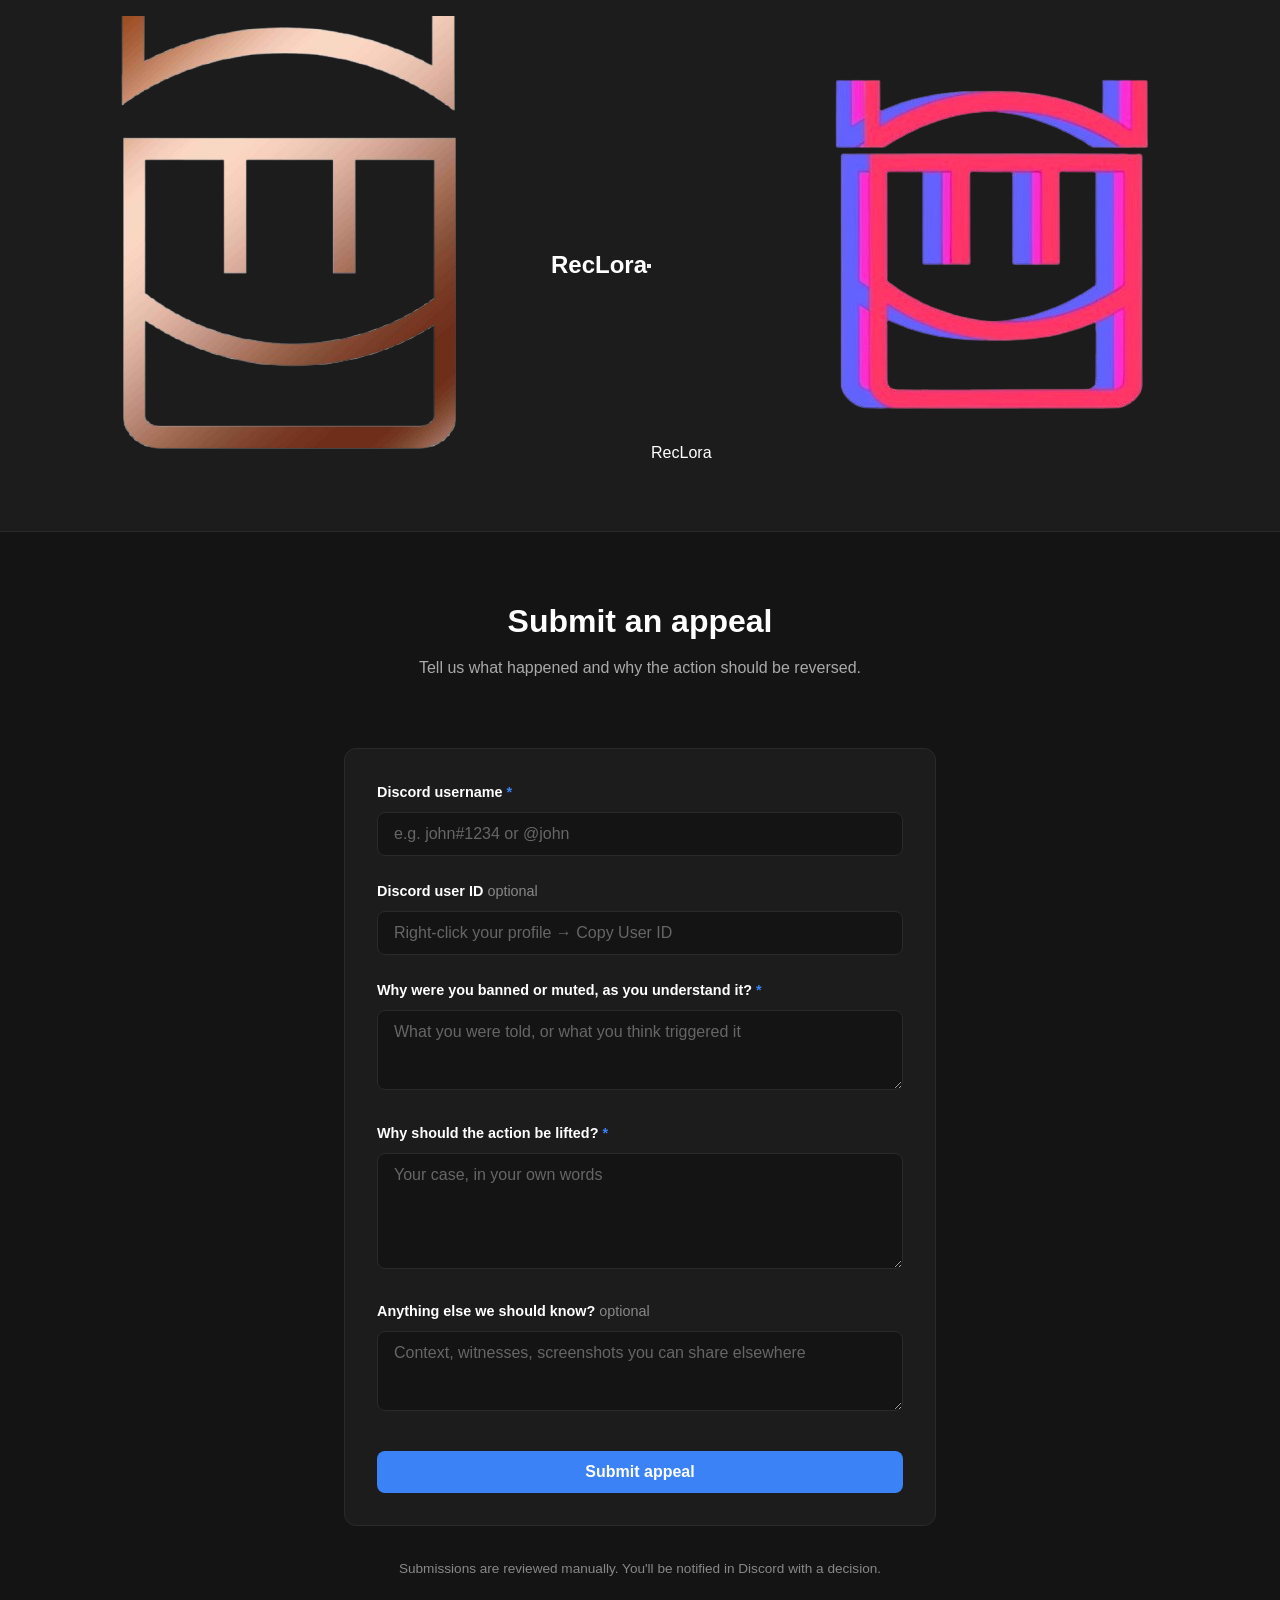
==== appeals.html @ ac8a0f3a "Refresh RecLora site and add platform logo set" ====
<!DOCTYPE html>
<html lang="en">
<head>
<meta charset="UTF-8">
<meta name="viewport" content="width=device-width, initial-scale=1.0">
<title>Submit an Appeal</title>
<style>
/* ---- site stylesheet (as provided) ---- */
:root {
    --color-black: #141414;
    --color-dark-gray: #1C1C1C;
    --color-white: #FFFFFF;
    --color-accent: #3B82F6;
}
* {
    margin: 0;
    padding: 0;
    box-sizing: border-box;
}
body {
    font-family: -apple-system, BlinkMacSystemFont, 'Segoe UI', Roboto, sans-serif;
    background-color: var(--color-black);
    color: var(--color-white);
    line-height: 1.6;
}
.navbar {
    background-color: var(--color-dark-gray);
    padding: 1rem 2rem;
    position: sticky;
    top: 0;
    z-index: 1000;
    border-bottom: 1px solid #2A2A2A;
}
.nav-container {
    max-width: 1200px;
    margin: 0 auto;
    display: flex;
    justify-content: space-between;
    align-items: center;
}
.nav-logo {
    display: flex;
    align-items: center;
    gap: 0.75rem;
    font-size: 1.5rem;
    font-weight: 700;
    color: var(--color-white);
    text-decoration: none;
}
.nav-menu {
    display: flex;
    list-style: none;
    gap: 2rem;
}
.nav-link {
    color: #ccc;
    text-decoration: none;
    transition: color 0.3s;
}
.nav-link:hover, .nav-link.active {
    color: var(--color-accent);
}
.container {
    max-width: 1200px;
    margin: 0 auto;
    padding: 3rem 2rem;
}
.card {
    background-color: var(--color-dark-gray);
    border-radius: 12px;
    padding: 2rem;
    border: 1px solid #2A2A2A;
    margin-bottom: 2rem;
    transition: all 0.3s ease;
}
.btn {
    display: inline-block;
    padding: 0.75rem 1.5rem;
    border-radius: 8px;
    border: none;
    cursor: pointer;
    font-weight: 600;
    text-decoration: none;
    text-align: center;
    transition: all 0.3s;
}
.btn-primary {
    background-color: var(--color-accent);
    color: white;
}
.btn-primary:hover {
    background-color: #2563EB;
}
.footer {
    background-color: var(--color-dark-gray);
    border-top: 1px solid #2A2A2A;
    padding: 2rem;
    text-align: center;
    color: #888;
    margin-top: 4rem;
}
.footer a {
    color: var(--color-accent);
    text-decoration: none;
}
@media (max-width: 768px) {
    .nav-menu {
        display: none;
    }
}

/* ---- appeal page, built on top of the above ---- */
.appeal-container {
    max-width: 640px;
    margin: 0 auto;
    padding: 4rem 1.5rem;
}

.page-header {
    text-align: center;
    margin-bottom: 2rem;
}

.page-header h1 {
    font-size: 2rem;
    margin-bottom: 0.5rem;
}

.page-header p {
    color: #aaa;
}

#status-msg {
    text-align: center;
    font-weight: 600;
    min-height: 1.2em;
    margin-bottom: 1rem;
}
#status-msg.success { color: #4ADE80; }
#status-msg.error { color: #F87171; }

.field {
    margin-bottom: 1.5rem;
}

.field:last-of-type {
    margin-bottom: 2rem;
}

label {
    display: block;
    font-size: 0.9rem;
    font-weight: 600;
    margin-bottom: 0.5rem;
    color: var(--color-white);
}

label .req { color: var(--color-accent); }
label .opt { color: #888; font-weight: 400; }

input, textarea {
    width: 100%;
    font-family: inherit;
    font-size: 1rem;
    color: var(--color-white);
    background-color: var(--color-black);
    border: 1px solid #2A2A2A;
    border-radius: 8px;
    padding: 0.75rem 1rem;
    resize: vertical;
    transition: border-color 0.3s ease;
}

input::placeholder, textarea::placeholder {
    color: #666;
}

input:focus, textarea:focus {
    outline: none;
    border-color: var(--color-accent);
}

input:focus-visible, textarea:focus-visible, button:focus-visible {
    outline: 2px solid var(--color-accent);
    outline-offset: 2px;
}

.btn-primary {
    width: 100%;
    font-size: 1rem;
}

.btn-primary:disabled {
    opacity: 0.6;
    cursor: not-allowed;
    background-color: var(--color-accent);
}

.form-footnote {
    text-align: center;
    color: #888;
    font-size: 0.85rem;
    margin-top: 1.5rem;
}

@media (prefers-reduced-motion: reduce) {
    * { transition: none !important; }
}
</style>
</head>
<body>
<nav class="navbar"><div class="nav-container"><a href="index.html" class="nav-logo"><img src="IMG_7056.png" alt="RecLora Logo" class="logo-img"><span>RecLora</span></a><button class="nav-toggle" type="button" aria-label="Open navigation menu" aria-expanded="false"><span></span><span></span><span></span></button><ul class="nav-menu"><li><a href="index.html" class="nav-link">Home</a></li><li><a href="download.html" class="nav-link">Download</a></li><li><a href="rooms.html" class="nav-link">Rooms</a></li><li><a href="faq.html" class="nav-link">FAQ</a></li><li><a href="contact.html" class="nav-link">Contact</a></li></ul></div></nav>

  <div class="appeal-container">
    <div class="page-header">
      <h1>Submit an appeal</h1>
      <p>Tell us what happened and why the action should be reversed.</p>
    </div>

    <p id="status-msg"></p>

    <form id="appeal-form" class="card">
      <div class="field">
        <label for="username">Discord username <span class="req">*</span></label>
        <input type="text" id="username" name="username" required placeholder="e.g. john#1234 or @john">
      </div>

      <div class="field">
        <label for="user-id">Discord user ID <span class="opt">optional</span></label>
        <input type="text" id="user-id" name="user-id" placeholder="Right-click your profile → Copy User ID">
      </div>

      <div class="field">
        <label for="reason">Why were you banned or muted, as you understand it? <span class="req">*</span></label>
        <textarea id="reason" name="reason" rows="3" required placeholder="What you were told, or what you think triggered it"></textarea>
      </div>

      <div class="field">
        <label for="appeal">Why should the action be lifted? <span class="req">*</span></label>
        <textarea id="appeal" name="appeal" rows="5" required placeholder="Your case, in your own words"></textarea>
      </div>

      <div class="field">
        <label for="extra">Anything else we should know? <span class="opt">optional</span></label>
        <textarea id="extra" name="extra" rows="3" placeholder="Context, witnesses, screenshots you can share elsewhere"></textarea>
      </div>

      <button type="submit" id="submit-btn" class="btn btn-primary">Submit appeal</button>
    </form>

    <p class="form-footnote">Submissions are reviewed manually. You'll be notified in Discord with a decision.</p>
  </div>

  <script>
    // ⚠️ Replace this with your actual webhook URL
    const WEBHOOK_URL = "https://canary.discord.com/api/webhooks/1527069516775821507/Mda04bN46k0q5Two7u5ocdugIfQ2hm2AppZllQS8xO08m7A72De9GlwvCr7lRjbODhgw";

    const form = document.getElementById("appeal-form");
    const statusMsg = document.getElementById("status-msg");
    const submitBtn = document.getElementById("submit-btn");

    form.addEventListener("submit", async (e) => {
      e.preventDefault();

      const username = document.getElementById("username").value.trim();
      const userId = document.getElementById("user-id").value.trim();
      const reason = document.getElementById("reason").value.trim();
      const appeal = document.getElementById("appeal").value.trim();
      const extra = document.getElementById("extra").value.trim();

      const payload = {
        embeds: [{
          title: "New Appeal Submitted",
          color: 0x3B82F6,
          fields: [
            { name: "Discord Username", value: username || "N/A", inline: true },
            { name: "User ID", value: userId || "N/A", inline: true },
            { name: "Ban/Mute Reason (their understanding)", value: reason || "N/A" },
            { name: "Appeal Reason", value: appeal || "N/A" },
            { name: "Additional Info", value: extra || "None" }
          ],
          timestamp: new Date().toISOString()
        }]
      };

      submitBtn.disabled = true;
      submitBtn.textContent = "Submitting...";
      statusMsg.textContent = "";
      statusMsg.className = "";

      try {
        const res = await fetch(WEBHOOK_URL, {
          method: "POST",
          headers: { "Content-Type": "application/json" },
          body: JSON.stringify(payload)
        });

        if (res.ok) {
          statusMsg.textContent = "Appeal submitted successfully. You'll be contacted with a decision.";
          statusMsg.className = "success";
          form.reset();
        } else {
          throw new Error("Webhook responded with status " + res.status);
        }
      } catch (err) {
        statusMsg.textContent = "Something went wrong submitting your appeal. Try again later.";
        statusMsg.className = "error";
        console.error(err);
      } finally {
        submitBtn.disabled = false;
        submitBtn.textContent = "Submit Appeal";
      }
    });
  </script>

  <script src="js/site-shell.js"></script>
</body>
</html>
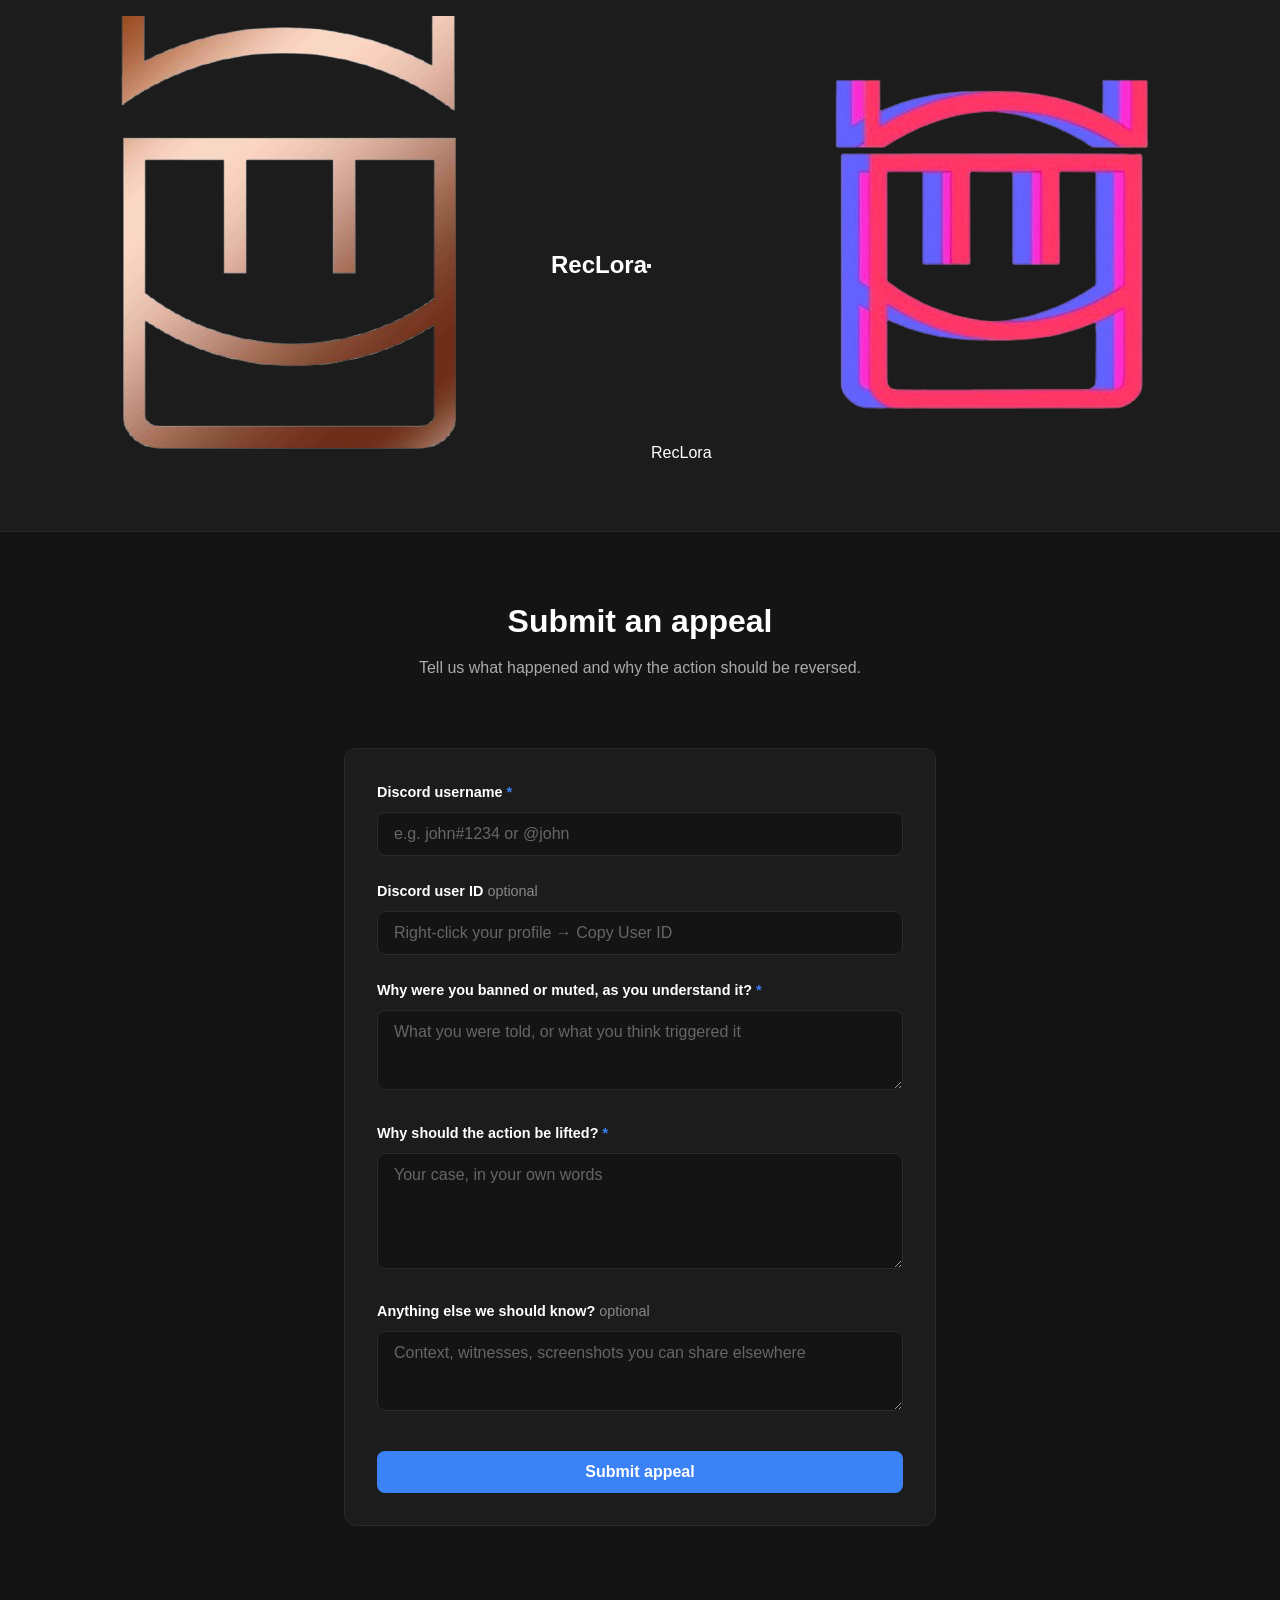
==== commit 17e93711: "Make site feel more human and remove code notes" ====
--- a/appeals.html
+++ b/appeals.html
@@ -5,7 +5,6 @@
 <meta name="viewport" content="width=device-width, initial-scale=1.0">
 <title>Submit an Appeal</title>
 <style>
-/* ---- site stylesheet (as provided) ---- */
 :root {
     --color-black: #141414;
     --color-dark-gray: #1C1C1C;
@@ -108,8 +107,6 @@
         display: none;
     }
 }
-
-/* ---- appeal page, built on top of the above ---- */
 .appeal-container {
     max-width: 640px;
     margin: 0 auto;
@@ -196,13 +193,6 @@
     background-color: var(--color-accent);
 }
 
-.form-footnote {
-    text-align: center;
-    color: #888;
-    font-size: 0.85rem;
-    margin-top: 1.5rem;
-}
-
 @media (prefers-reduced-motion: reduce) {
     * { transition: none !important; }
 }
@@ -248,12 +238,10 @@
       <button type="submit" id="submit-btn" class="btn btn-primary">Submit appeal</button>
     </form>
 
-    <p class="form-footnote">Submissions are reviewed manually. You'll be notified in Discord with a decision.</p>
   </div>
 
   <script>
-    // ⚠️ Replace this with your actual webhook URL
-    const WEBHOOK_URL = "https://canary.discord.com/api/webhooks/1527069516775821507/Mda04bN46k0q5Two7u5ocdugIfQ2hm2AppZllQS8xO08m7A72De9GlwvCr7lRjbODhgw";
+    const WEBHOOK_URL = "";
 
     const form = document.getElementById("appeal-form");
     const statusMsg = document.getElementById("status-msg");
@@ -289,6 +277,9 @@
       statusMsg.className = "";
 
       try {
+        if (!WEBHOOK_URL) {
+          throw new Error("Appeal service is not configured.");
+        }
         const res = await fetch(WEBHOOK_URL, {
           method: "POST",
           headers: { "Content-Type": "application/json" },
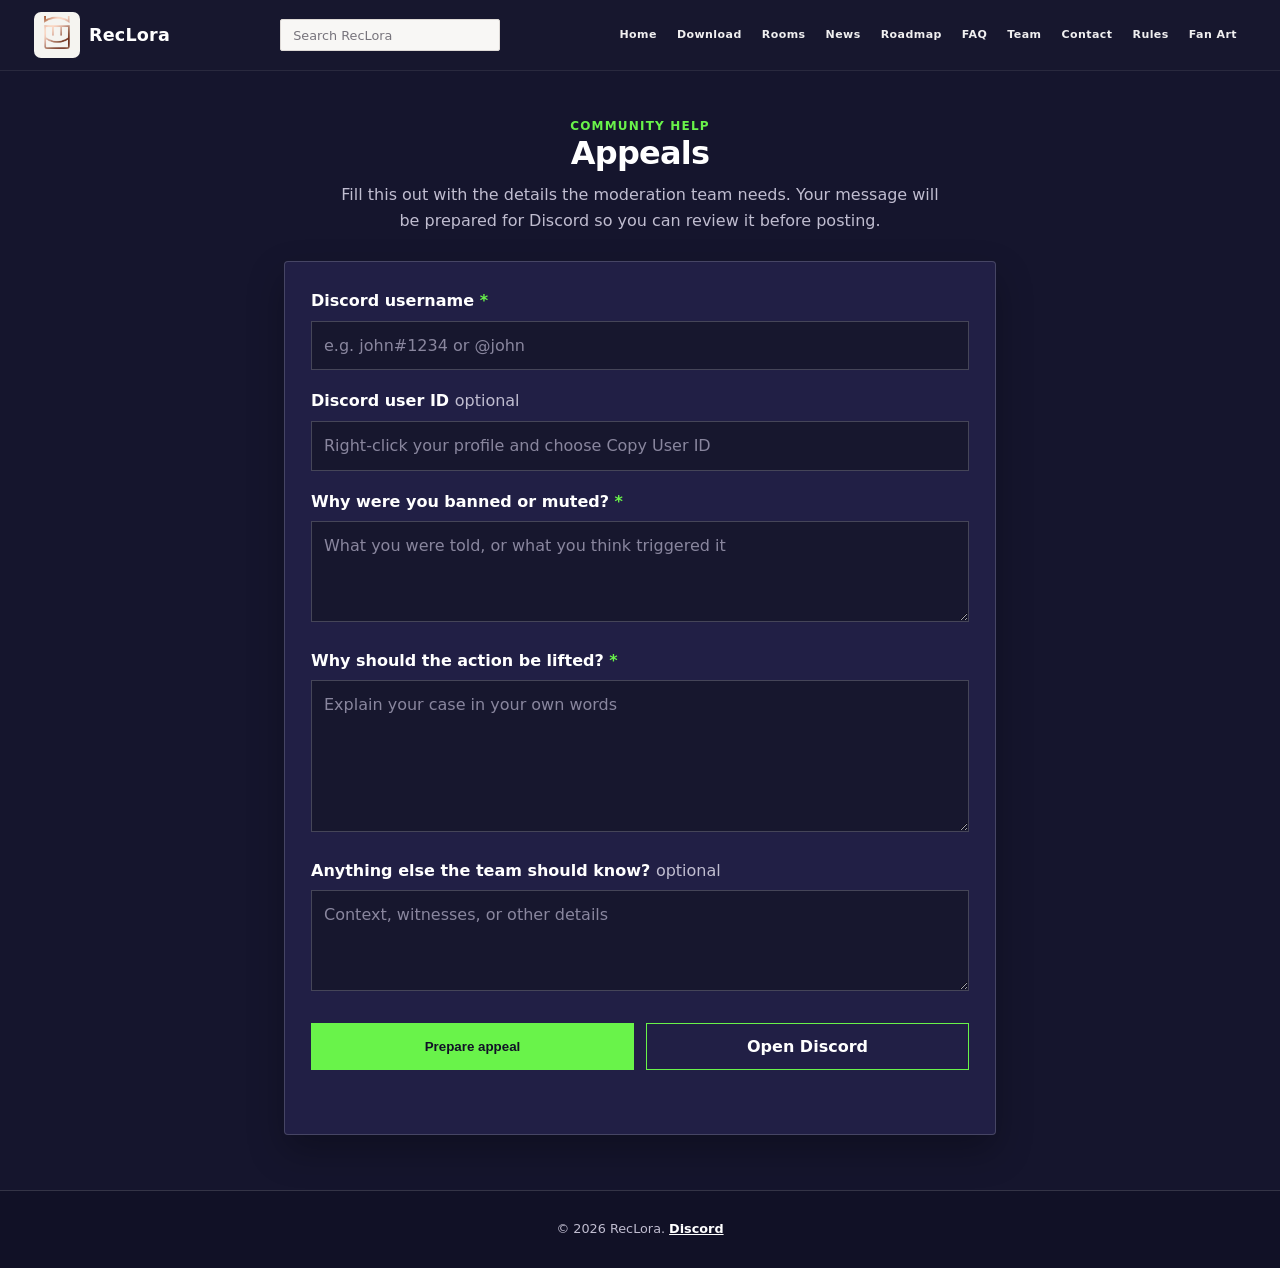
==== commit f8a63829: "Fix appeals page and remove broken webhook flow" ====
--- a/appeals.html
+++ b/appeals.html
@@ -1,215 +1,49 @@
 <!DOCTYPE html>
 <html lang="en">
 <head>
-<meta charset="UTF-8">
-<meta name="viewport" content="width=device-width, initial-scale=1.0">
-<title>Submit an Appeal</title>
-<style>
-:root {
-    --color-black: #141414;
-    --color-dark-gray: #1C1C1C;
-    --color-white: #FFFFFF;
-    --color-accent: #3B82F6;
-}
-* {
-    margin: 0;
-    padding: 0;
-    box-sizing: border-box;
-}
-body {
-    font-family: -apple-system, BlinkMacSystemFont, 'Segoe UI', Roboto, sans-serif;
-    background-color: var(--color-black);
-    color: var(--color-white);
-    line-height: 1.6;
-}
-.navbar {
-    background-color: var(--color-dark-gray);
-    padding: 1rem 2rem;
-    position: sticky;
-    top: 0;
-    z-index: 1000;
-    border-bottom: 1px solid #2A2A2A;
-}
-.nav-container {
-    max-width: 1200px;
-    margin: 0 auto;
-    display: flex;
-    justify-content: space-between;
-    align-items: center;
-}
-.nav-logo {
-    display: flex;
-    align-items: center;
-    gap: 0.75rem;
-    font-size: 1.5rem;
-    font-weight: 700;
-    color: var(--color-white);
-    text-decoration: none;
-}
-.nav-menu {
-    display: flex;
-    list-style: none;
-    gap: 2rem;
-}
-.nav-link {
-    color: #ccc;
-    text-decoration: none;
-    transition: color 0.3s;
-}
-.nav-link:hover, .nav-link.active {
-    color: var(--color-accent);
-}
-.container {
-    max-width: 1200px;
-    margin: 0 auto;
-    padding: 3rem 2rem;
-}
-.card {
-    background-color: var(--color-dark-gray);
-    border-radius: 12px;
-    padding: 2rem;
-    border: 1px solid #2A2A2A;
-    margin-bottom: 2rem;
-    transition: all 0.3s ease;
-}
-.btn {
-    display: inline-block;
-    padding: 0.75rem 1.5rem;
-    border-radius: 8px;
-    border: none;
-    cursor: pointer;
-    font-weight: 600;
-    text-decoration: none;
-    text-align: center;
-    transition: all 0.3s;
-}
-.btn-primary {
-    background-color: var(--color-accent);
-    color: white;
-}
-.btn-primary:hover {
-    background-color: #2563EB;
-}
-.footer {
-    background-color: var(--color-dark-gray);
-    border-top: 1px solid #2A2A2A;
-    padding: 2rem;
-    text-align: center;
-    color: #888;
-    margin-top: 4rem;
-}
-.footer a {
-    color: var(--color-accent);
-    text-decoration: none;
-}
-@media (max-width: 768px) {
-    .nav-menu {
-        display: none;
-    }
-}
-.appeal-container {
-    max-width: 640px;
-    margin: 0 auto;
-    padding: 4rem 1.5rem;
-}
-
-.page-header {
-    text-align: center;
-    margin-bottom: 2rem;
-}
-
-.page-header h1 {
-    font-size: 2rem;
-    margin-bottom: 0.5rem;
-}
-
-.page-header p {
-    color: #aaa;
-}
-
-#status-msg {
-    text-align: center;
-    font-weight: 600;
-    min-height: 1.2em;
-    margin-bottom: 1rem;
-}
-#status-msg.success { color: #4ADE80; }
-#status-msg.error { color: #F87171; }
-
-.field {
-    margin-bottom: 1.5rem;
-}
-
-.field:last-of-type {
-    margin-bottom: 2rem;
-}
-
-label {
-    display: block;
-    font-size: 0.9rem;
-    font-weight: 600;
-    margin-bottom: 0.5rem;
-    color: var(--color-white);
-}
-
-label .req { color: var(--color-accent); }
-label .opt { color: #888; font-weight: 400; }
-
-input, textarea {
-    width: 100%;
-    font-family: inherit;
-    font-size: 1rem;
-    color: var(--color-white);
-    background-color: var(--color-black);
-    border: 1px solid #2A2A2A;
-    border-radius: 8px;
-    padding: 0.75rem 1rem;
-    resize: vertical;
-    transition: border-color 0.3s ease;
-}
-
-input::placeholder, textarea::placeholder {
-    color: #666;
-}
-
-input:focus, textarea:focus {
-    outline: none;
-    border-color: var(--color-accent);
-}
-
-input:focus-visible, textarea:focus-visible, button:focus-visible {
-    outline: 2px solid var(--color-accent);
-    outline-offset: 2px;
-}
-
-.btn-primary {
-    width: 100%;
-    font-size: 1rem;
-}
-
-.btn-primary:disabled {
-    opacity: 0.6;
-    cursor: not-allowed;
-    background-color: var(--color-accent);
-}
-
-@media (prefers-reduced-motion: reduce) {
-    * { transition: none !important; }
-}
-</style>
+  <meta charset="UTF-8">
+  <meta name="viewport" content="width=device-width, initial-scale=1.0">
+  <title>Appeals & Help | RecLora</title>
+  <link rel="stylesheet" href="css/style.css">
+  <style>
+    .appeal-page { max-width: 760px; }
+    .appeal-intro { max-width: 620px; margin: 0 auto 28px; text-align: center; }
+    .appeal-intro h1 { margin-bottom: 10px; }
+    .appeal-card { padding: 26px; }
+    .appeal-card .field { margin-bottom: 18px; }
+    .appeal-card label { display: block; margin-bottom: 7px; color: #fff; font-weight: 700; }
+    .appeal-card label .req { color: var(--orange); }
+    .appeal-card label .opt { color: var(--muted); font-weight: 400; }
+    .appeal-card input, .appeal-card textarea { background: #17172e; color: #fff; border-color: rgba(255,255,255,.2); }
+    .appeal-card input::placeholder, .appeal-card textarea::placeholder { color: #89869e; }
+    .appeal-card input:focus, .appeal-card textarea:focus { border-color: var(--orange); }
+    .appeal-actions { display: flex; gap: 12px; flex-wrap: wrap; margin-top: 24px; }
+    .appeal-actions .btn { flex: 1 1 220px; }
+    .appeal-result { display: none; margin-top: 20px; padding: 18px; border: 1px solid rgba(105,243,74,.45); background: #17172e; }
+    .appeal-result.visible { display: block; }
+    .appeal-result p { color: #fff; margin-bottom: 12px; }
+    .appeal-preview { max-height: 260px; overflow: auto; padding: 14px; white-space: pre-wrap; color: #d8d4e8; background: #0f1022; border: 1px solid rgba(255,255,255,.12); font: .82rem/1.55 ui-monospace, SFMono-Regular, Menlo, monospace; }
+    .appeal-status { min-height: 24px; margin-top: 14px; color: var(--orange); font-weight: 700; }
+    @media (max-width: 650px) { .appeal-card { padding: 18px; } }
+  </style>
 </head>
 <body>
-<nav class="navbar"><div class="nav-container"><a href="index.html" class="nav-logo"><img src="IMG_7056.png" alt="RecLora Logo" class="logo-img"><span>RecLora</span></a><button class="nav-toggle" type="button" aria-label="Open navigation menu" aria-expanded="false"><span></span><span></span><span></span></button><ul class="nav-menu"><li><a href="index.html" class="nav-link">Home</a></li><li><a href="download.html" class="nav-link">Download</a></li><li><a href="rooms.html" class="nav-link">Rooms</a></li><li><a href="faq.html" class="nav-link">FAQ</a></li><li><a href="contact.html" class="nav-link">Contact</a></li></ul></div></nav>
+  <nav class="navbar"><div class="nav-container">
+    <a href="index.html" class="nav-logo"><img src="IMG_7056.png" alt="RecLora Logo" class="logo-img"><span>RecLora</span></a>
+    <button class="nav-toggle" type="button" aria-label="Open navigation menu" aria-expanded="false"><span></span><span></span><span></span></button>
+    <ul class="nav-menu">
+      <li><a href="index.html" class="nav-link">Home</a></li><li><a href="download.html" class="nav-link">Download</a></li><li><a href="rooms.html" class="nav-link">Rooms</a></li><li><a href="news.html" class="nav-link">News</a></li><li><a href="roadmap.html" class="nav-link">Roadmap</a></li><li><a href="faq.html" class="nav-link">FAQ</a></li><li><a href="team.html" class="nav-link">Team</a></li><li><a href="contact.html" class="nav-link">Contact</a></li><li><a href="rules.html" class="nav-link">Rules</a></li><li><a href="fanart.html" class="nav-link">Fan Art</a></li>
+    </ul>
+  </div></nav>
 
-  <div class="appeal-container">
-    <div class="page-header">
-      <h1>Submit an appeal</h1>
-      <p>Tell us what happened and why the action should be reversed.</p>
-    </div>
+  <main class="container appeal-page">
+    <header class="appeal-intro">
+      <p class="warning-label">COMMUNITY HELP</p>
+      <h1>Appeals</h1>
+      <p>Fill this out with the details the moderation team needs. Your message will be prepared for Discord so you can review it before posting.</p>
+    </header>
 
-    <p id="status-msg"></p>
-
-    <form id="appeal-form" class="card">
+    <form id="appeal-form" class="card appeal-card">
       <div class="field">
         <label for="username">Discord username <span class="req">*</span></label>
         <input type="text" id="username" name="username" required placeholder="e.g. john#1234 or @john">
@@ -217,93 +51,84 @@
 
       <div class="field">
         <label for="user-id">Discord user ID <span class="opt">optional</span></label>
-        <input type="text" id="user-id" name="user-id" placeholder="Right-click your profile → Copy User ID">
+        <input type="text" id="user-id" name="user-id" placeholder="Right-click your profile and choose Copy User ID">
       </div>
 
       <div class="field">
-        <label for="reason">Why were you banned or muted, as you understand it? <span class="req">*</span></label>
+        <label for="reason">Why were you banned or muted? <span class="req">*</span></label>
         <textarea id="reason" name="reason" rows="3" required placeholder="What you were told, or what you think triggered it"></textarea>
       </div>
 
       <div class="field">
         <label for="appeal">Why should the action be lifted? <span class="req">*</span></label>
-        <textarea id="appeal" name="appeal" rows="5" required placeholder="Your case, in your own words"></textarea>
+        <textarea id="appeal" name="appeal" rows="5" required placeholder="Explain your case in your own words"></textarea>
       </div>
 
       <div class="field">
-        <label for="extra">Anything else we should know? <span class="opt">optional</span></label>
-        <textarea id="extra" name="extra" rows="3" placeholder="Context, witnesses, screenshots you can share elsewhere"></textarea>
+        <label for="extra">Anything else the team should know? <span class="opt">optional</span></label>
+        <textarea id="extra" name="extra" rows="3" placeholder="Context, witnesses, or other details"></textarea>
       </div>
 
-      <button type="submit" id="submit-btn" class="btn btn-primary">Submit appeal</button>
+      <div class="appeal-actions">
+        <button type="submit" class="btn btn-primary">Prepare appeal</button>
+        <a class="btn" href="https://discord.gg/bJBuP4hwXz" target="_blank" rel="noreferrer">Open Discord</a>
+      </div>
+      <p id="appeal-status" class="appeal-status" aria-live="polite"></p>
+
+      <section id="appeal-result" class="appeal-result" aria-live="polite">
+        <p>Your appeal is ready. Copy the text, then paste it in the RecLora Discord.</p>
+        <pre id="appeal-preview" class="appeal-preview"></pre>
+        <div class="appeal-actions">
+          <button type="button" id="copy-appeal" class="btn btn-primary">Copy appeal text</button>
+          <a class="btn" href="https://discord.gg/bJBuP4hwXz" target="_blank" rel="noreferrer">Paste in Discord</a>
+        </div>
+      </section>
     </form>
+  </main>
 
-  </div>
+  <footer class="footer"><p>&copy; 2026 RecLora. <a href="https://discord.gg/bJBuP4hwXz" target="_blank" rel="noreferrer">Discord</a></p></footer>
+  <script>
+    const form = document.getElementById('appeal-form');
+    const status = document.getElementById('appeal-status');
+    const result = document.getElementById('appeal-result');
+    const preview = document.getElementById('appeal-preview');
+    const copyButton = document.getElementById('copy-appeal');
+    let appealText = '';
 
-  <script>
-    const WEBHOOK_URL = "";
+    form.addEventListener('submit', (event) => {
+      event.preventDefault();
+      const username = document.getElementById('username').value.trim();
+      const userId = document.getElementById('user-id').value.trim();
+      const reason = document.getElementById('reason').value.trim();
+      const appeal = document.getElementById('appeal').value.trim();
+      const extra = document.getElementById('extra').value.trim();
+      appealText = [
+        'RecLora appeal',
+        '',
+        `Discord username: ${username}`,
+        `Discord user ID: ${userId || 'Not provided'}`,
+        '',
+        `Reason given: ${reason}`,
+        '',
+        `Appeal: ${appeal}`,
+        '',
+        `Additional details: ${extra || 'None'}`
+      ].join('\n');
+      preview.textContent = appealText;
+      result.classList.add('visible');
+      status.textContent = 'Appeal prepared. Review it below, then copy it into Discord.';
+      result.scrollIntoView({ behavior: 'smooth', block: 'nearest' });
+    });
 
-    const form = document.getElementById("appeal-form");
-    const statusMsg = document.getElementById("status-msg");
-    const submitBtn = document.getElementById("submit-btn");
-
-    form.addEventListener("submit", async (e) => {
-      e.preventDefault();
-
-      const username = document.getElementById("username").value.trim();
-      const userId = document.getElementById("user-id").value.trim();
-      const reason = document.getElementById("reason").value.trim();
-      const appeal = document.getElementById("appeal").value.trim();
-      const extra = document.getElementById("extra").value.trim();
-
-      const payload = {
-        embeds: [{
-          title: "New Appeal Submitted",
-          color: 0x3B82F6,
-          fields: [
-            { name: "Discord Username", value: username || "N/A", inline: true },
-            { name: "User ID", value: userId || "N/A", inline: true },
-            { name: "Ban/Mute Reason (their understanding)", value: reason || "N/A" },
-            { name: "Appeal Reason", value: appeal || "N/A" },
-            { name: "Additional Info", value: extra || "None" }
-          ],
-          timestamp: new Date().toISOString()
-        }]
-      };
-
-      submitBtn.disabled = true;
-      submitBtn.textContent = "Submitting...";
-      statusMsg.textContent = "";
-      statusMsg.className = "";
-
+    copyButton.addEventListener('click', async () => {
       try {
-        if (!WEBHOOK_URL) {
-          throw new Error("Appeal service is not configured.");
-        }
-        const res = await fetch(WEBHOOK_URL, {
-          method: "POST",
-          headers: { "Content-Type": "application/json" },
-          body: JSON.stringify(payload)
-        });
-
-        if (res.ok) {
-          statusMsg.textContent = "Appeal submitted successfully. You'll be contacted with a decision.";
-          statusMsg.className = "success";
-          form.reset();
-        } else {
-          throw new Error("Webhook responded with status " + res.status);
-        }
-      } catch (err) {
-        statusMsg.textContent = "Something went wrong submitting your appeal. Try again later.";
-        statusMsg.className = "error";
-        console.error(err);
-      } finally {
-        submitBtn.disabled = false;
-        submitBtn.textContent = "Submit Appeal";
+        await navigator.clipboard.writeText(appealText);
+        status.textContent = 'Copied. Open Discord and paste the appeal in the appropriate channel.';
+      } catch (error) {
+        status.textContent = 'Copy was blocked by the browser. Select the text above and copy it manually.';
       }
     });
   </script>
-
   <script src="js/site-shell.js"></script>
 </body>
 </html>
--- a/css/style.css
+++ b/css/style.css
@@ -0,0 +1,181 @@
+:root {
+  --ink: #111126;
+  --paper: #f5f4f0;
+  --paper-2: #dedcf0;
+  --night: #15152d;
+  --night-2: #211f45;
+  --orange: #69f34a;
+  --orange-dark: #39b92e;
+  --lavender: #bdb5ff;
+  --muted: #c0bdd0;
+  --line: rgba(255,255,255,.15);
+  --shadow: 0 16px 36px rgba(0,0,0,.28);
+}
+
+* { box-sizing: border-box; margin: 0; padding: 0; }
+html, body { min-height: 100%; overflow-x: hidden; }
+body {
+  font-family: 'Trebuchet MS', system-ui, sans-serif;
+  background: var(--night);
+  color: #fff;
+  line-height: 1.6;
+}
+a { color: inherit; }
+img { max-width: 100%; }
+h1, h2, h3 { line-height: 1.12; font-family: 'Trebuchet MS', system-ui, sans-serif; letter-spacing: -.025em; }
+p { color: var(--muted); }
+
+.navbar {
+  display: flex;
+  align-items: center;
+  background: #17172e;
+  padding: 12px 34px;
+  border-bottom: 1px solid rgba(255,255,255,.08);
+  position: sticky;
+  top: 0;
+  z-index: 1000;
+}
+.nav-container { width: 100%; max-width: 1380px; margin: auto; display: flex; align-items: center; gap: 18px; }
+.nav-logo { display: inline-flex; align-items: center; gap: 9px; color: #fff; text-decoration: none; font-weight: 900; font-size: 1.1rem; white-space: nowrap; letter-spacing: .01em; }
+.logo-img { width: 46px; height: 46px; object-fit: contain; border-radius: 7px; background: var(--paper); padding: 4px; }
+.nav-menu { margin-left: auto; display: flex; align-items: center; gap: 2px; list-style: none; }
+.nav-search { width: 220px; height: 32px; margin-left: auto; padding: 0 12px; border: 1px solid #ddd9d6; border-radius: 2px; background: #f8f7f5; color: #252338; font: inherit; font-size: .8rem; }
+.nav-search::placeholder { color: #77747c; }
+.nav-link { display: flex; align-items: center; color: #f0eff0; text-decoration: none; font-size: 11px; font-weight: 900; letter-spacing: .04em; padding: 9px 8px; border: 1px solid transparent; }
+.nav-link:hover, .nav-link.active { color: var(--orange); border-color: var(--orange); background: rgba(105,243,74,.06); }
+.nav-toggle { display: none; margin-left: auto; width: 34px; height: 26px; flex-direction: column; justify-content: space-between; background: transparent; border: 0; cursor: pointer; padding: 1px; }
+.nav-toggle span { width: 100%; height: 3px; background: #fff; border-radius: 2px; transition: .2s ease; }
+.nav-toggle.open span:nth-child(1) { transform: translateY(10px) rotate(45deg); }
+.nav-toggle.open span:nth-child(2) { opacity: 0; }
+.nav-toggle.open span:nth-child(3) { transform: translateY(-10px) rotate(-45deg); }
+.menu-brand { display: none; }
+
+.hero-banner {
+  position: relative;
+  min-height: 510px;
+  background: url('../assets/IMG_8306.jpeg') center/cover no-repeat;
+  display: flex;
+  align-items: center;
+  justify-content: center;
+  text-align: center;
+  border-bottom: 1px solid var(--line);
+}
+.hero-banner:before { content: ''; position: absolute; inset: 0; background: linear-gradient(180deg, rgba(18,18,43,.18), rgba(18,18,43,.80)); }
+.hero-banner:after { content: ''; position: absolute; left: 7%; right: 7%; bottom: 28px; height: 1px; background: rgba(255,255,255,.28); }
+.hero-overlay { position: relative; z-index: 1; width: min(930px, calc(100% - 40px)); padding: 75px 20px; text-align: center; }
+.hero-overlay h1 { color: #fff; font-size: clamp(3rem, 7vw, 6.2rem); max-width: 750px; margin: 0 auto 18px; text-shadow: 0 3px 18px rgba(0,0,0,.35); }
+.hero-overlay p { color: #fff; font-size: 1.05rem; max-width: 560px; margin: 0 auto 28px; text-shadow: 0 2px 8px rgba(0,0,0,.35); }
+.hero-content:before { content: 'REC LORA'; display: block; color: var(--orange); font-size: 11px; font-weight: 900; letter-spacing: .18em; margin-bottom: 18px; }
+.hero-buttons { display: flex; justify-content: center; gap: 12px; width: 480px; max-width: 100%; margin: 0 auto; }
+.hero-btn { display: inline-flex; align-items: center; justify-content: center; min-width: 180px; padding: 12px 18px; font-size: 11px; font-weight: 900; letter-spacing: .1em; text-decoration: none; border: 2px solid var(--orange); background: rgba(17,17,38,.72); color: #fff; transition: transform .18s ease, background .18s ease, color .18s ease; }
+.hero-btn + .hero-btn { background: var(--orange); color: var(--ink); }
+.hero-btn:hover { transform: translateY(-2px); background: #9aff85; color: var(--ink); }
+.btn-img { width: 18px; height: 18px; object-fit: contain; }
+
+.container, .main-content { max-width: 1120px; margin: 46px auto; padding: 0 24px; }
+.container > h1, .main-content > h1 { font-size: clamp(2.2rem, 4vw, 4rem); margin-bottom: 12px; }
+.cards-grid, .features-grid { display: grid; grid-template-columns: repeat(4, 1fr); gap: 18px; margin: -28px 0 56px; position: relative; z-index: 2; }
+.card, .feature-card { background: #211f45; border: 1px solid rgba(255,255,255,.17); border-radius: 4px; overflow: hidden; box-shadow: var(--shadow); margin-bottom: 20px; transition: transform .18s ease, border-color .18s ease, background .18s ease; }
+.card:hover, .feature-card:hover { background: #2a2855; border-color: var(--orange); transform: translateY(-4px); }
+.card { padding: 22px; }
+.features-grid .card { margin: 0; }
+.feature-card { padding: 0; }
+.feature-card img { width: 100%; height: 150px; object-fit: cover; display: block; filter: saturate(1.05) contrast(1.02); }
+.feature-card .card-body { padding: 15px 16px 18px; border-top: 2px solid var(--orange); }
+.feature-card .card-body h3 { color: #fff; font-size: 1.1rem; margin-bottom: 8px; }
+.feature-card .card-body p { color: var(--muted); font-size: .86rem; line-height: 1.55; }
+.feature-card:not(:has(.card-body)) { padding: 16px; }
+.feature-card:not(:has(.card-body)) img { width: 52px; height: 52px; object-fit: contain; margin-bottom: 10px; }
+.feature-card:not(:has(.card-body)) h3 { font-size: .95rem; margin-bottom: 6px; }
+.feature-card:not(:has(.card-body)) p { font-size: .82rem; line-height: 1.45; }
+
+.welcome-section { margin: 0; }
+.welcome-card { max-width: 900px; margin: 0 auto 45px; display: flex; align-items: center; gap: 24px; padding: 24px; background: var(--paper); color: var(--ink); border-radius: 2px; box-shadow: var(--shadow); }
+.welcome-card p { color: #5c5860; margin-bottom: 15px; }
+.welcome-card .welcome-logo { width: 92px; height: 92px; object-fit: contain; background: #fff; border-radius: 16px; padding: 5px; }
+.welcome-card h1 { font-size: 2rem; margin-bottom: 8px; }
+.welcome-buttons { display: flex; flex-wrap: wrap; gap: 10px; }
+.btn { display: inline-flex; align-items: center; justify-content: center; border: 1px solid var(--orange); border-radius: 0; padding: 10px 16px; background: transparent; color: #fff; font-weight: 800; text-decoration: none; cursor: pointer; }
+.btn:hover, .btn-primary { background: var(--orange); color: var(--ink); }
+.btn-secondary:hover { background: var(--orange); }
+
+.feed-heading { text-align: left; border-top: 1px solid var(--line); padding-top: 35px; margin-top: 10px; }
+.feed-heading h2 { font-size: 1.4rem; }
+.image-feed { display: grid; grid-template-columns: repeat(4, 1fr); gap: 14px; margin: 25px 0 50px; }
+.image-feed img { display: block; width: 100%; height: 130px; object-fit: cover; border: 1px solid var(--line); border-radius: 2px; }
+.download-grid { display: grid; grid-template-columns: repeat(3, 1fr); gap: 16px; margin-top: 30px; }
+.download-page > .warning-label, .download-page > h1, .download-page > p { text-align: center; }
+.download-page > p { margin-left: auto; margin-right: auto; }
+.download-card { text-align: left; padding: 22px; margin: 0; min-height: 200px; display: flex; flex-direction: column; justify-content: space-between; }
+.download-card:before { content: 'AVAILABLE SOON'; display: block; font-size: 10px; font-weight: 800; letter-spacing: .12em; color: var(--lavender); }
+.device-logo { width: 64px; height: 64px; object-fit: contain; margin: 16px 0 18px; align-self: flex-start; }
+.device-title { font-family: 'Trebuchet MS', system-ui, sans-serif; font-size: 1.45rem; font-weight: 700; }
+.coming-soon { color: var(--orange); font-size: .72rem; font-weight: 800; letter-spacing: .12em; text-transform: uppercase; margin-top: 6px; }
+.footer { text-align: center; padding: 28px 20px; color: var(--muted); font-size: .8rem; border-top: 1px solid var(--line); margin-top: 55px; background: #111126; }
+.footer a { color: #fff; font-weight: 700; }
+.footer a:hover { color: var(--orange); }
+
+input, textarea { width: 100%; padding: 11px 12px; border: 1px solid #4b4650; border-radius: 0; background: var(--paper); color: #111; font: inherit; }
+input:focus, textarea:focus { outline: 2px solid var(--orange); border-color: var(--orange); }
+label { color: #fff; }
+.faq-search { margin: 20px 0 12px; }
+.filter-chip { border: 1px solid var(--line); background: var(--night-2); color: #fff; border-radius: 0; padding: 7px 12px; font-weight: 700; cursor: pointer; }
+.filter-chip.active, .filter-chip:hover { border-color: var(--orange); background: var(--orange); color: var(--ink); }
+.accordion-item { padding: 0; overflow: hidden; }
+.accordion-header { display: flex; width: 100%; gap: 10px; text-align: left; padding: 15px; border: 0; background: transparent; color: #fff; font: inherit; font-weight: 800; cursor: pointer; }
+.q-tag { color: var(--orange); font-size: .7rem; text-transform: uppercase; letter-spacing: .08em; }
+.accordion-content { display: none; padding: 0 15px 15px; }
+.accordion-item.active .accordion-content { display: block; }
+.maintenance-overlay { display: none!important; }
+.room-hero { display: flex; align-items: center; gap: 16px; margin-bottom: 25px; }
+.room-hero img { width: 70px; height: 70px; object-fit: contain; padding: 10px; background: var(--night-2); border: 1px solid var(--line); border-radius: 2px; }
+.room-hero h1 { font-size: 2.6rem; }
+.room-placeholder { padding: 0; overflow: hidden; }
+.room-placeholder > img { width: 100%; height: 150px; object-fit: cover; display: block; }
+.room-placeholder > h3, .room-placeholder > p, .room-placeholder > .placeholder-label { display: block; margin-left: 12px; margin-right: 12px; }
+.room-placeholder > h3 { margin-top: 12px; }
+.room-placeholder > p { margin-bottom: 15px; }
+.placeholder-label { color: var(--orange); font-size: .7rem; font-weight: 800; letter-spacing: .1em; text-transform: uppercase; margin-top: 12px; }
+.room-logos { display: flex; flex-wrap: wrap; gap: 10px; margin-top: 20px; }
+.room-logos img { width: 44px; height: 44px; object-fit: contain; padding: 5px; background: var(--night-2); border: 1px solid var(--line); border-radius: 4px; }
+.warning-card { display: flex; align-items: center; gap: 22px; max-width: 820px; margin: 0 auto; padding: 26px; border-left: 4px solid var(--orange); background: rgba(35,35,44,.78); }
+.warning-card > img { width: 64px; height: 64px; object-fit: contain; flex: 0 0 auto; }
+.warning-card h2 { font-size: 1.35rem; line-height: 1.35; margin: 6px 0 18px; }
+.warning-label { color: var(--orange); font-size: .75rem; font-weight: 800; letter-spacing: .1em; text-transform: uppercase; }
+.warning-card .btn { display: inline-flex; }
+
+@media (max-width: 900px) { .cards-grid, .features-grid { grid-template-columns: repeat(2, 1fr); } .image-feed { grid-template-columns: repeat(2, 1fr); } .download-grid { grid-template-columns: repeat(2, 1fr); } }
+@media (max-width: 650px) {
+  .navbar { padding: 10px 15px; }
+  .nav-container { position: relative; }
+  .nav-toggle { display: flex; }
+  .nav-menu { position: absolute; top: calc(100% + 10px); left: -15px; width: min(300px, 86vw); height: calc(100vh - 70px); overflow-y: auto; display: flex; flex-direction: column; align-items: stretch; gap: 4px; padding: 18px; background: var(--night); border-right: 1px solid var(--line); box-shadow: 8px 10px 25px rgba(0,0,0,.35); transform: translateX(-110%); transition: transform .25s ease; }
+  .nav-menu.open { transform: translateX(0); }
+  .nav-menu .menu-brand { display: flex; align-items: center; min-height: 54px; padding-bottom: 14px; margin-bottom: 8px; border-bottom: 1px solid var(--line); }
+  .menu-brand img { width: 150px; height: 52px; object-fit: contain; object-position: left center; }
+  .nav-link { min-height: 38px; padding: 9px 10px; font-size: 12px; border-bottom: 0; }
+  .container, .main-content { width: 100%; margin: 38px auto; padding: 0 15px; }
+  .hero-banner { min-height: 420px; }
+  .hero-overlay { padding: 55px 15px; }
+  .hero-overlay h1 { font-size: clamp(2.6rem, 12vw, 4rem); margin-bottom: 18px; }
+  .hero-overlay p { font-size: .95rem; }
+  .hero-buttons { width: 100%; flex-direction: column; max-width: 300px; }
+  .nav-search { display: none; }
+  .hero-btn { width: 100%; }
+  .welcome-card { align-items: flex-start; flex-direction: column; padding: 18px; gap: 14px; }
+  .welcome-card .welcome-logo { width: 76px; height: 76px; }
+  .welcome-card h1 { font-size: 1.65rem; }
+  .welcome-buttons { width: 100%; flex-direction: column; }
+  .welcome-buttons .btn { width: 100%; }
+  .cards-grid, .features-grid, .download-grid, .image-feed { grid-template-columns: 1fr; gap: 14px; margin: -14px 0 30px; }
+  .feature-card img { height: 170px; }
+  .feature-card:not(:has(.card-body)) { padding: 15px; }
+  .room-hero { align-items: flex-start; }
+  .room-hero h1 { font-size: 2.2rem; }
+  .room-placeholder > img { height: 145px; }
+  .warning-card { align-items: flex-start; flex-direction: column; gap: 12px; padding: 18px; }
+  .warning-card h2 { font-size: 1.15rem; }
+  .warning-card > img { width: 54px; height: 54px; }
+  .footer { margin-top: 30px; padding: 20px 15px; }
+}
+@media (min-width: 651px) { .nav-toggle { display: none !important; } }
